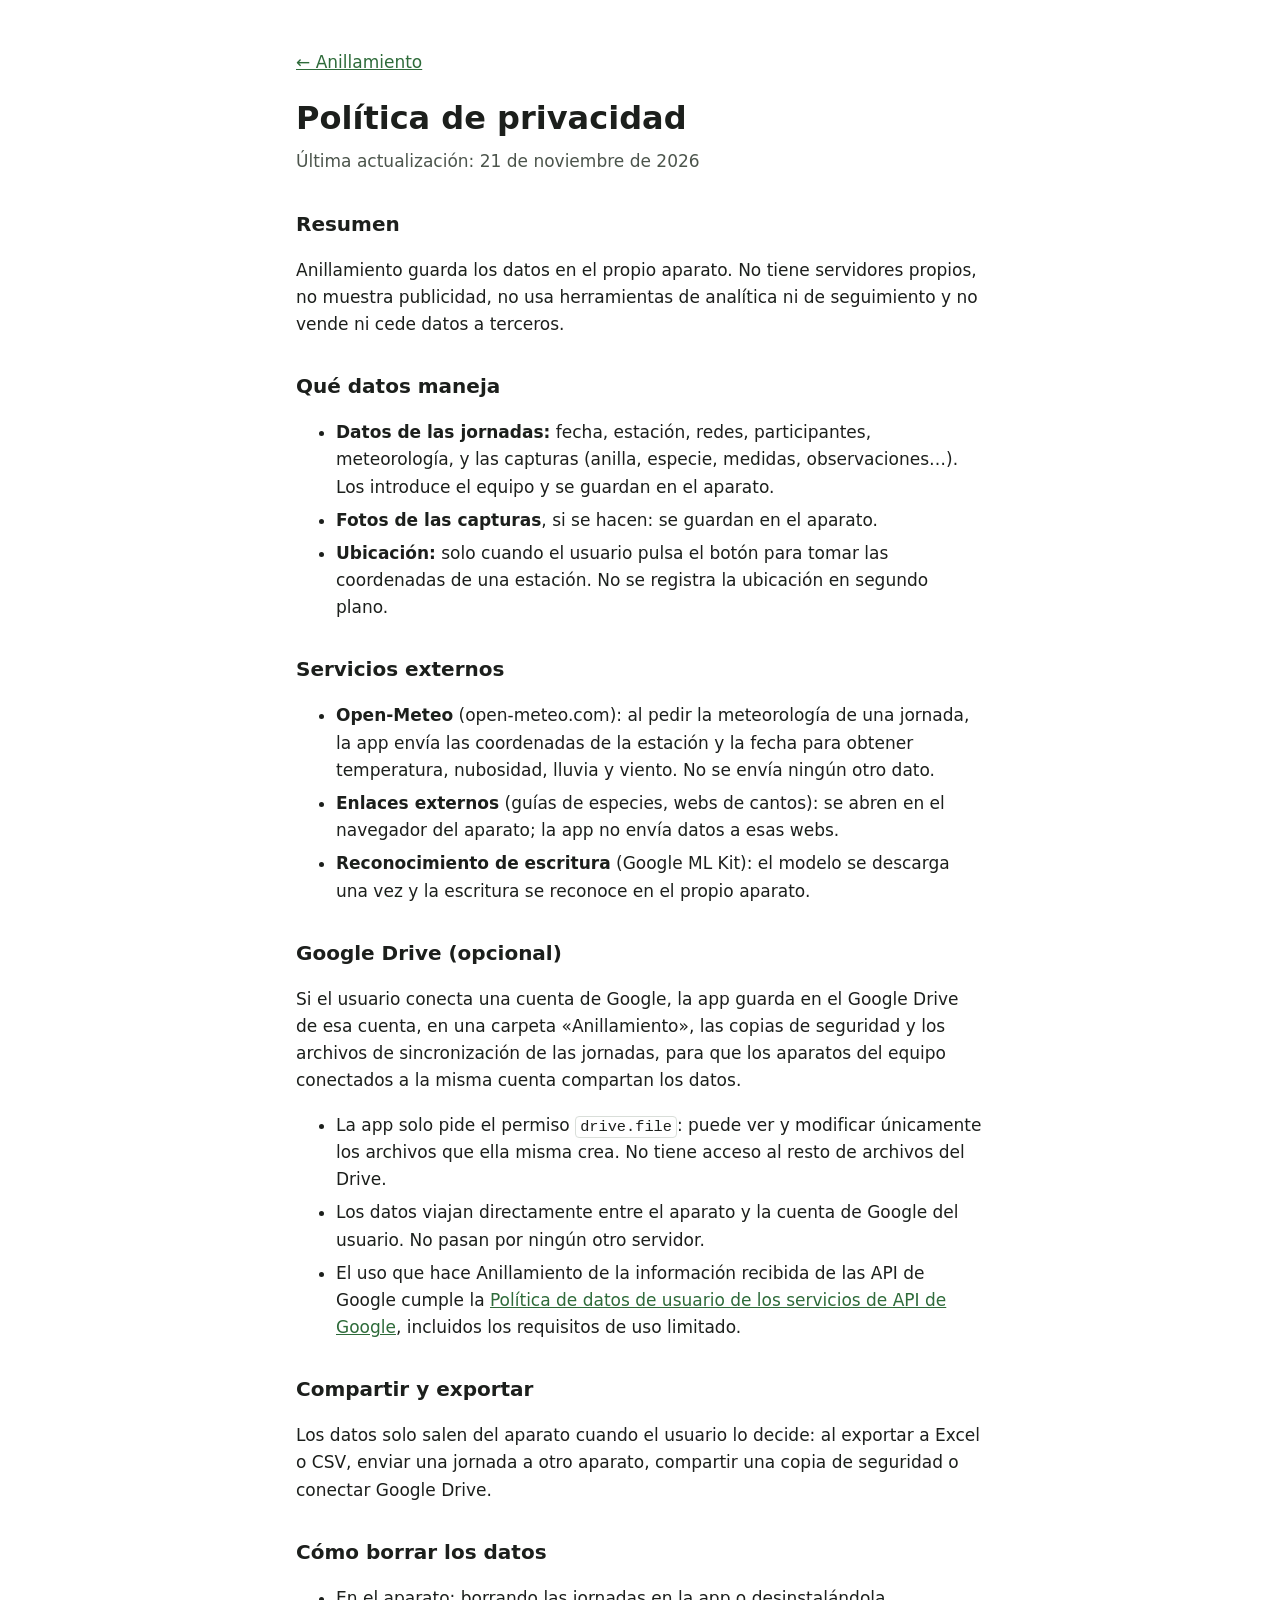
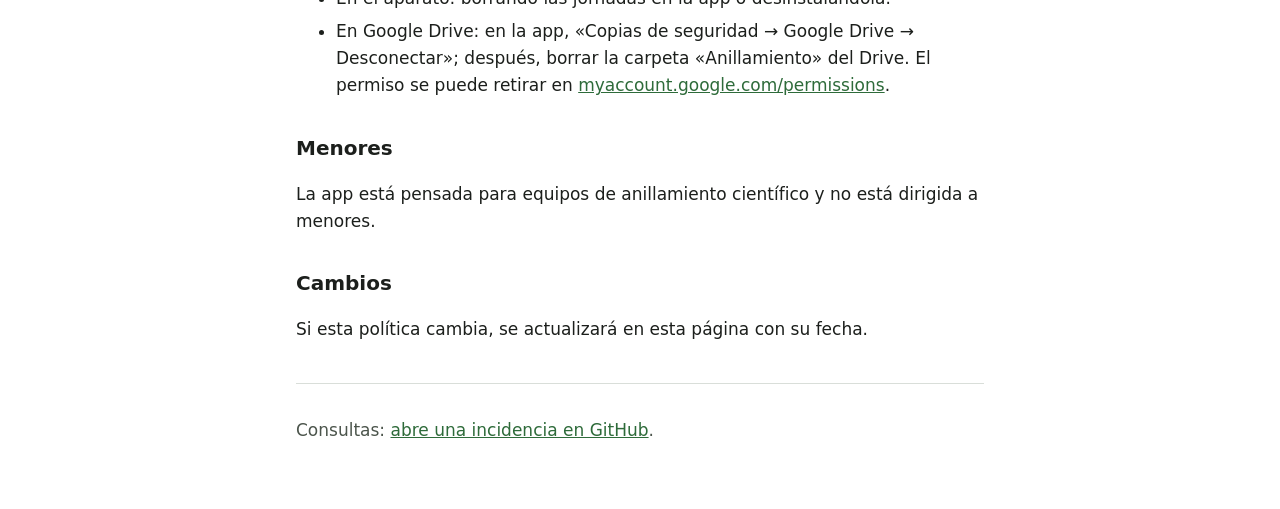
==== privacidad.html @ cc8bd9f1 "Página principal y política de privacidad Co-Authored-By: Claude Opus 5.5 <noreply@anthropic.com>" ====
<!doctype html>
<html lang="es">
<head>
<meta charset="utf-8">
<meta name="viewport" content="width=device-width, initial-scale=1">
<title>Privacidad · Anillamiento</title>
<meta name="description" content="Política de privacidad de la app Anillamiento.">
<link rel="stylesheet" href="estilo.css">
</head>
<body>
<main>
  <p><a href="index.html">← Anillamiento</a></p>
  <h1>Política de privacidad</h1>
  <p class="subtitulo">Última actualización: 21 de noviembre de 2026</p>

  <h2>Resumen</h2>
  <p>Anillamiento guarda los datos en el propio aparato. No tiene servidores propios, no muestra publicidad, no usa herramientas de analítica ni de seguimiento y no vende ni cede datos a terceros.</p>

  <h2>Qué datos maneja</h2>
  <ul>
    <li><strong>Datos de las jornadas:</strong> fecha, estación, redes, participantes, meteorología, y las capturas (anilla, especie, medidas, observaciones…). Los introduce el equipo y se guardan en el aparato.</li>
    <li><strong>Fotos de las capturas</strong>, si se hacen: se guardan en el aparato.</li>
    <li><strong>Ubicación:</strong> solo cuando el usuario pulsa el botón para tomar las coordenadas de una estación. No se registra la ubicación en segundo plano.</li>
  </ul>

  <h2>Servicios externos</h2>
  <ul>
    <li><strong>Open-Meteo</strong> (open-meteo.com): al pedir la meteorología de una jornada, la app envía las coordenadas de la estación y la fecha para obtener temperatura, nubosidad, lluvia y viento. No se envía ningún otro dato.</li>
    <li><strong>Enlaces externos</strong> (guías de especies, webs de cantos): se abren en el navegador del aparato; la app no envía datos a esas webs.</li>
    <li><strong>Reconocimiento de escritura</strong> (Google ML Kit): el modelo se descarga una vez y la escritura se reconoce en el propio aparato.</li>
  </ul>

  <h2>Google Drive (opcional)</h2>
  <p>Si el usuario conecta una cuenta de Google, la app guarda en el Google Drive de esa cuenta, en una carpeta «Anillamiento», las copias de seguridad y los archivos de sincronización de las jornadas, para que los aparatos del equipo conectados a la misma cuenta compartan los datos.</p>
  <ul>
    <li>La app solo pide el permiso <code>drive.file</code>: puede ver y modificar únicamente los archivos que ella misma crea. No tiene acceso al resto de archivos del Drive.</li>
    <li>Los datos viajan directamente entre el aparato y la cuenta de Google del usuario. No pasan por ningún otro servidor.</li>
    <li>El uso que hace Anillamiento de la información recibida de las API de Google cumple la <a href="https://developers.google.com/terms/api-services-user-data-policy">Política de datos de usuario de los servicios de API de Google</a>, incluidos los requisitos de uso limitado.</li>
  </ul>

  <h2>Compartir y exportar</h2>
  <p>Los datos solo salen del aparato cuando el usuario lo decide: al exportar a Excel o CSV, enviar una jornada a otro aparato, compartir una copia de seguridad o conectar Google Drive.</p>

  <h2>Cómo borrar los datos</h2>
  <ul>
    <li>En el aparato: borrando las jornadas en la app o desinstalándola.</li>
    <li>En Google Drive: en la app, «Copias de seguridad → Google Drive → Desconectar»; después, borrar la carpeta «Anillamiento» del Drive. El permiso se puede retirar en <a href="https://myaccount.google.com/permissions">myaccount.google.com/permissions</a>.</li>
  </ul>

  <h2>Menores</h2>
  <p>La app está pensada para equipos de anillamiento científico y no está dirigida a menores.</p>

  <h2>Cambios</h2>
  <p>Si esta política cambia, se actualizará en esta página con su fecha.</p>

  <footer>
    <p>Consultas: <a href="https://github.com/DCMCMLXXX/anillamiento-web/issues">abre una incidencia en GitHub</a>.</p>
  </footer>
</main>
</body>
</html>
---- estilo.css ----
:root {
  --fondo: #ffffff;
  --tinta: #1c1f1c;
  --tinta-suave: #4c554c;
  --enlace: #2e6b3a;
  --borde: #d9ded9;
}
@media (prefers-color-scheme: dark) {
  :root {
    --fondo: #121512;
    --tinta: #e6eae6;
    --tinta-suave: #aab3aa;
    --enlace: #8fcf9b;
    --borde: #2c332c;
  }
}
* { box-sizing: border-box; }
body {
  margin: 0;
  background: var(--fondo);
  color: var(--tinta);
  font: 17px/1.6 system-ui, -apple-system, "Segoe UI", Roboto, sans-serif;
}
main {
  max-width: 720px;
  margin: 0 auto;
  padding: 32px 16px 48px;
}
h1 { font-size: 2rem; margin: 0 0 4px; }
h2 { font-size: 1.25rem; margin: 32px 0 8px; }
.subtitulo { color: var(--tinta-suave); margin-top: 0; }
a { color: var(--enlace); }
li { margin: 6px 0; }
code {
  font-family: ui-monospace, Consolas, monospace;
  font-size: 0.9em;
  padding: 1px 4px;
  border: 1px solid var(--borde);
  border-radius: 4px;
}
footer {
  margin-top: 40px;
  padding-top: 16px;
  border-top: 1px solid var(--borde);
  color: var(--tinta-suave);
}
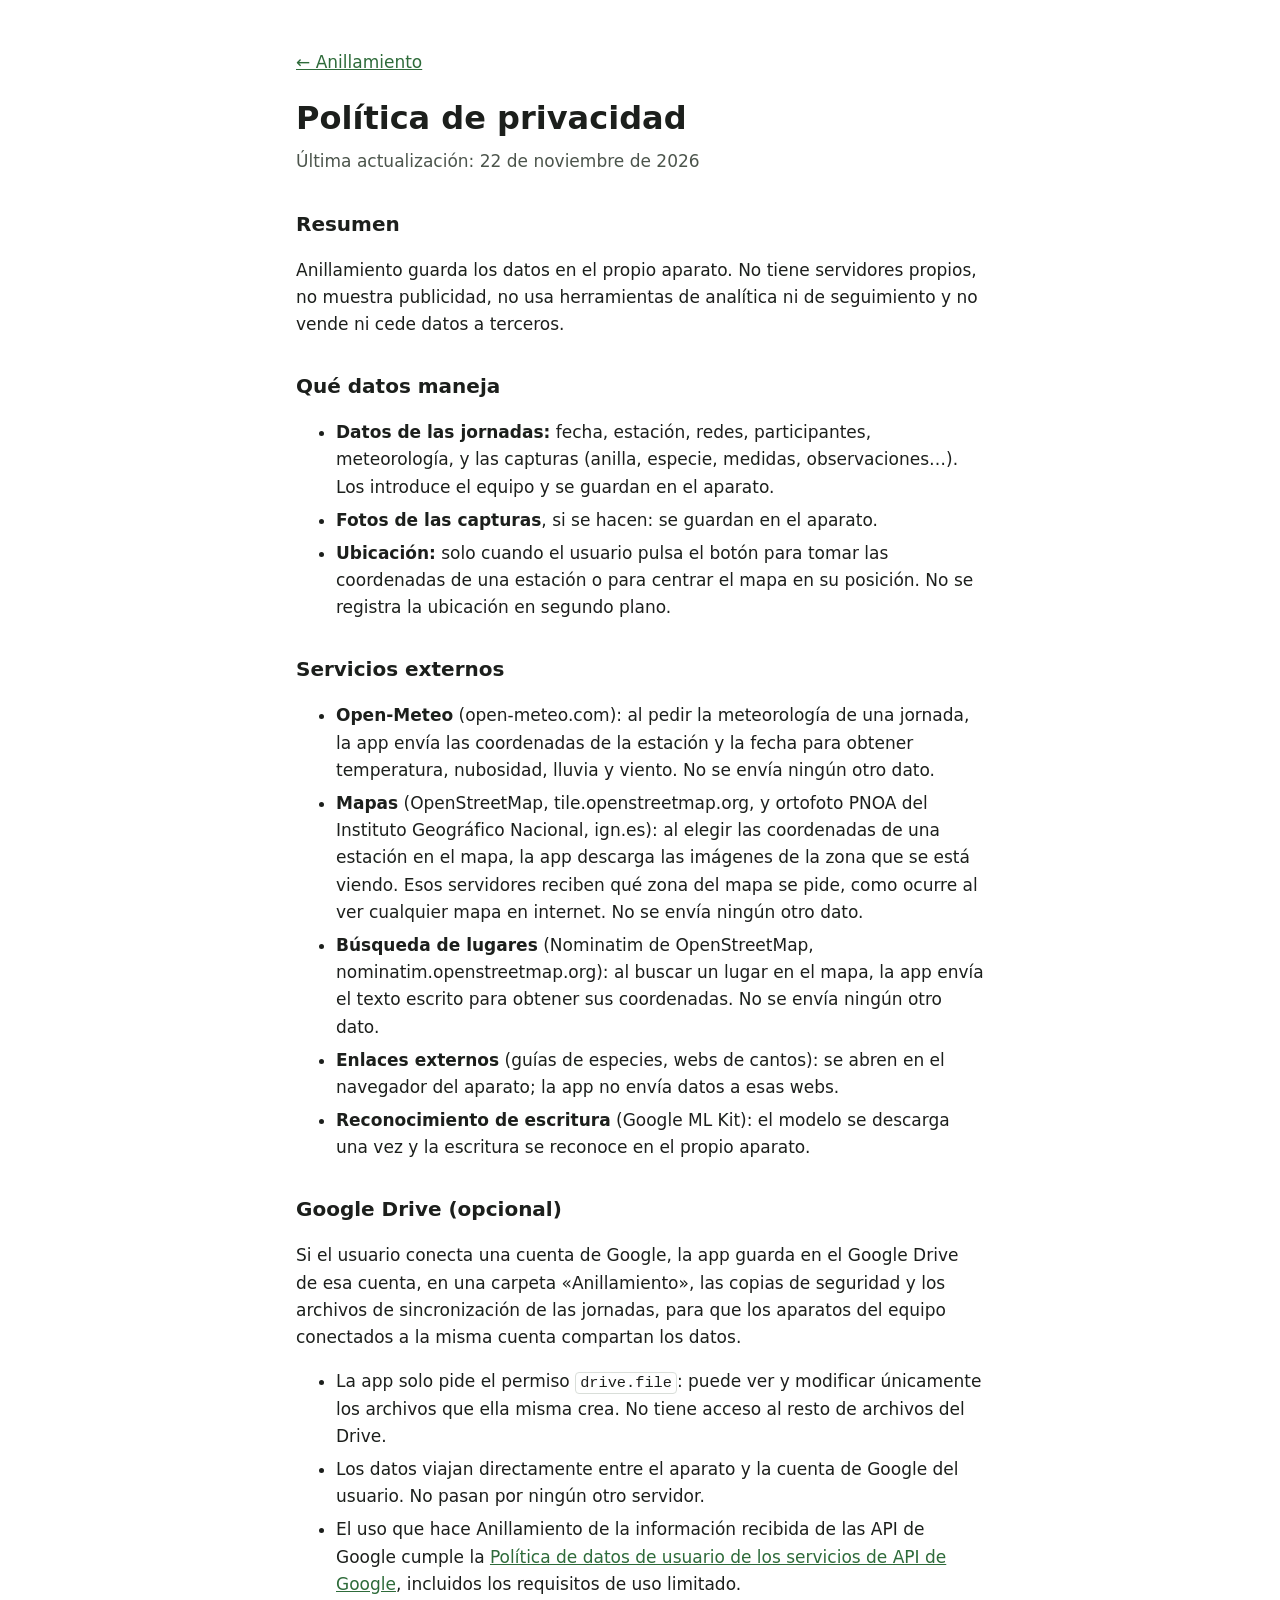
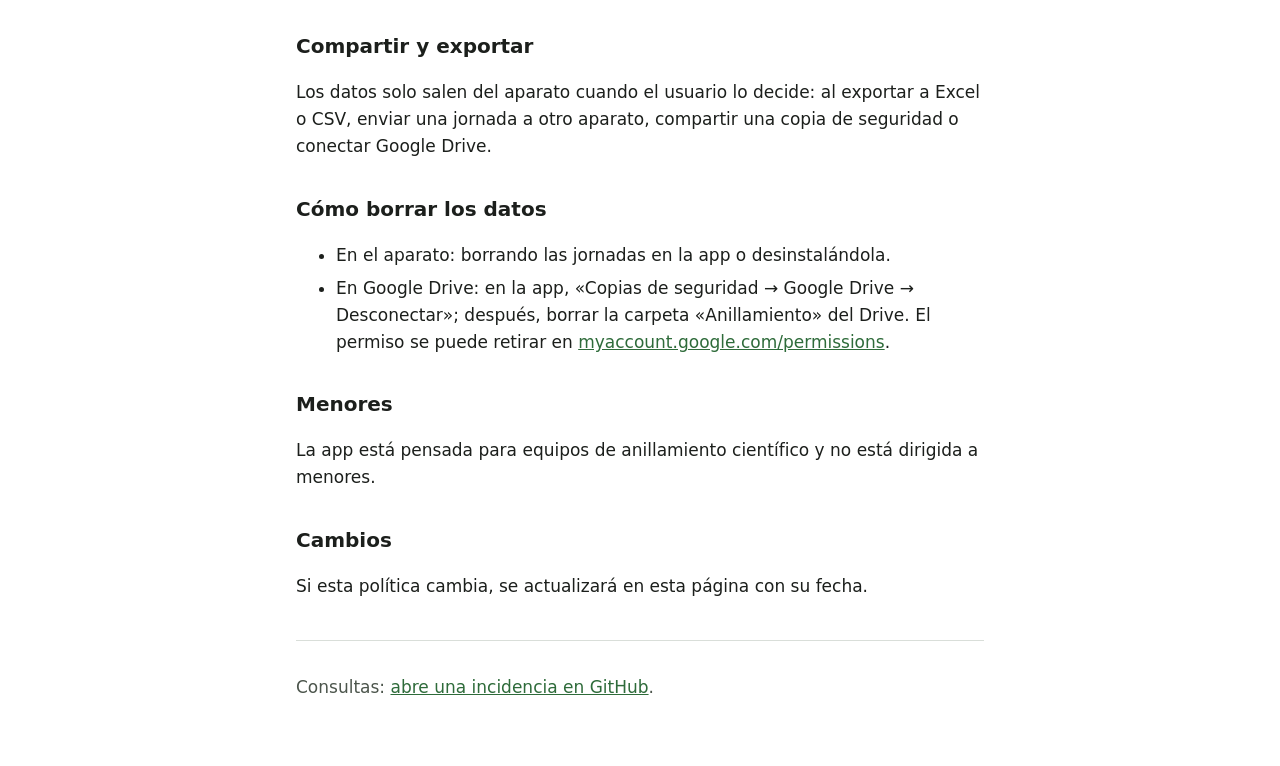
==== commit 9376fb18: "Política de privacidad: mapas y búsqueda de lugares La app permite elegir las coordenadas de la esta" ====
--- a/privacidad.html
+++ b/privacidad.html
@@ -11,7 +11,7 @@
 <main>
   <p><a href="index.html">← Anillamiento</a></p>
   <h1>Política de privacidad</h1>
-  <p class="subtitulo">Última actualización: 21 de noviembre de 2026</p>
+  <p class="subtitulo">Última actualización: 22 de noviembre de 2026</p>
 
   <h2>Resumen</h2>
   <p>Anillamiento guarda los datos en el propio aparato. No tiene servidores propios, no muestra publicidad, no usa herramientas de analítica ni de seguimiento y no vende ni cede datos a terceros.</p>
@@ -20,12 +20,14 @@
   <ul>
     <li><strong>Datos de las jornadas:</strong> fecha, estación, redes, participantes, meteorología, y las capturas (anilla, especie, medidas, observaciones…). Los introduce el equipo y se guardan en el aparato.</li>
     <li><strong>Fotos de las capturas</strong>, si se hacen: se guardan en el aparato.</li>
-    <li><strong>Ubicación:</strong> solo cuando el usuario pulsa el botón para tomar las coordenadas de una estación. No se registra la ubicación en segundo plano.</li>
+    <li><strong>Ubicación:</strong> solo cuando el usuario pulsa el botón para tomar las coordenadas de una estación o para centrar el mapa en su posición. No se registra la ubicación en segundo plano.</li>
   </ul>
 
   <h2>Servicios externos</h2>
   <ul>
     <li><strong>Open-Meteo</strong> (open-meteo.com): al pedir la meteorología de una jornada, la app envía las coordenadas de la estación y la fecha para obtener temperatura, nubosidad, lluvia y viento. No se envía ningún otro dato.</li>
+    <li><strong>Mapas</strong> (OpenStreetMap, tile.openstreetmap.org, y ortofoto PNOA del Instituto Geográfico Nacional, ign.es): al elegir las coordenadas de una estación en el mapa, la app descarga las imágenes de la zona que se está viendo. Esos servidores reciben qué zona del mapa se pide, como ocurre al ver cualquier mapa en internet. No se envía ningún otro dato.</li>
+    <li><strong>Búsqueda de lugares</strong> (Nominatim de OpenStreetMap, nominatim.openstreetmap.org): al buscar un lugar en el mapa, la app envía el texto escrito para obtener sus coordenadas. No se envía ningún otro dato.</li>
     <li><strong>Enlaces externos</strong> (guías de especies, webs de cantos): se abren en el navegador del aparato; la app no envía datos a esas webs.</li>
     <li><strong>Reconocimiento de escritura</strong> (Google ML Kit): el modelo se descarga una vez y la escritura se reconoce en el propio aparato.</li>
   </ul>
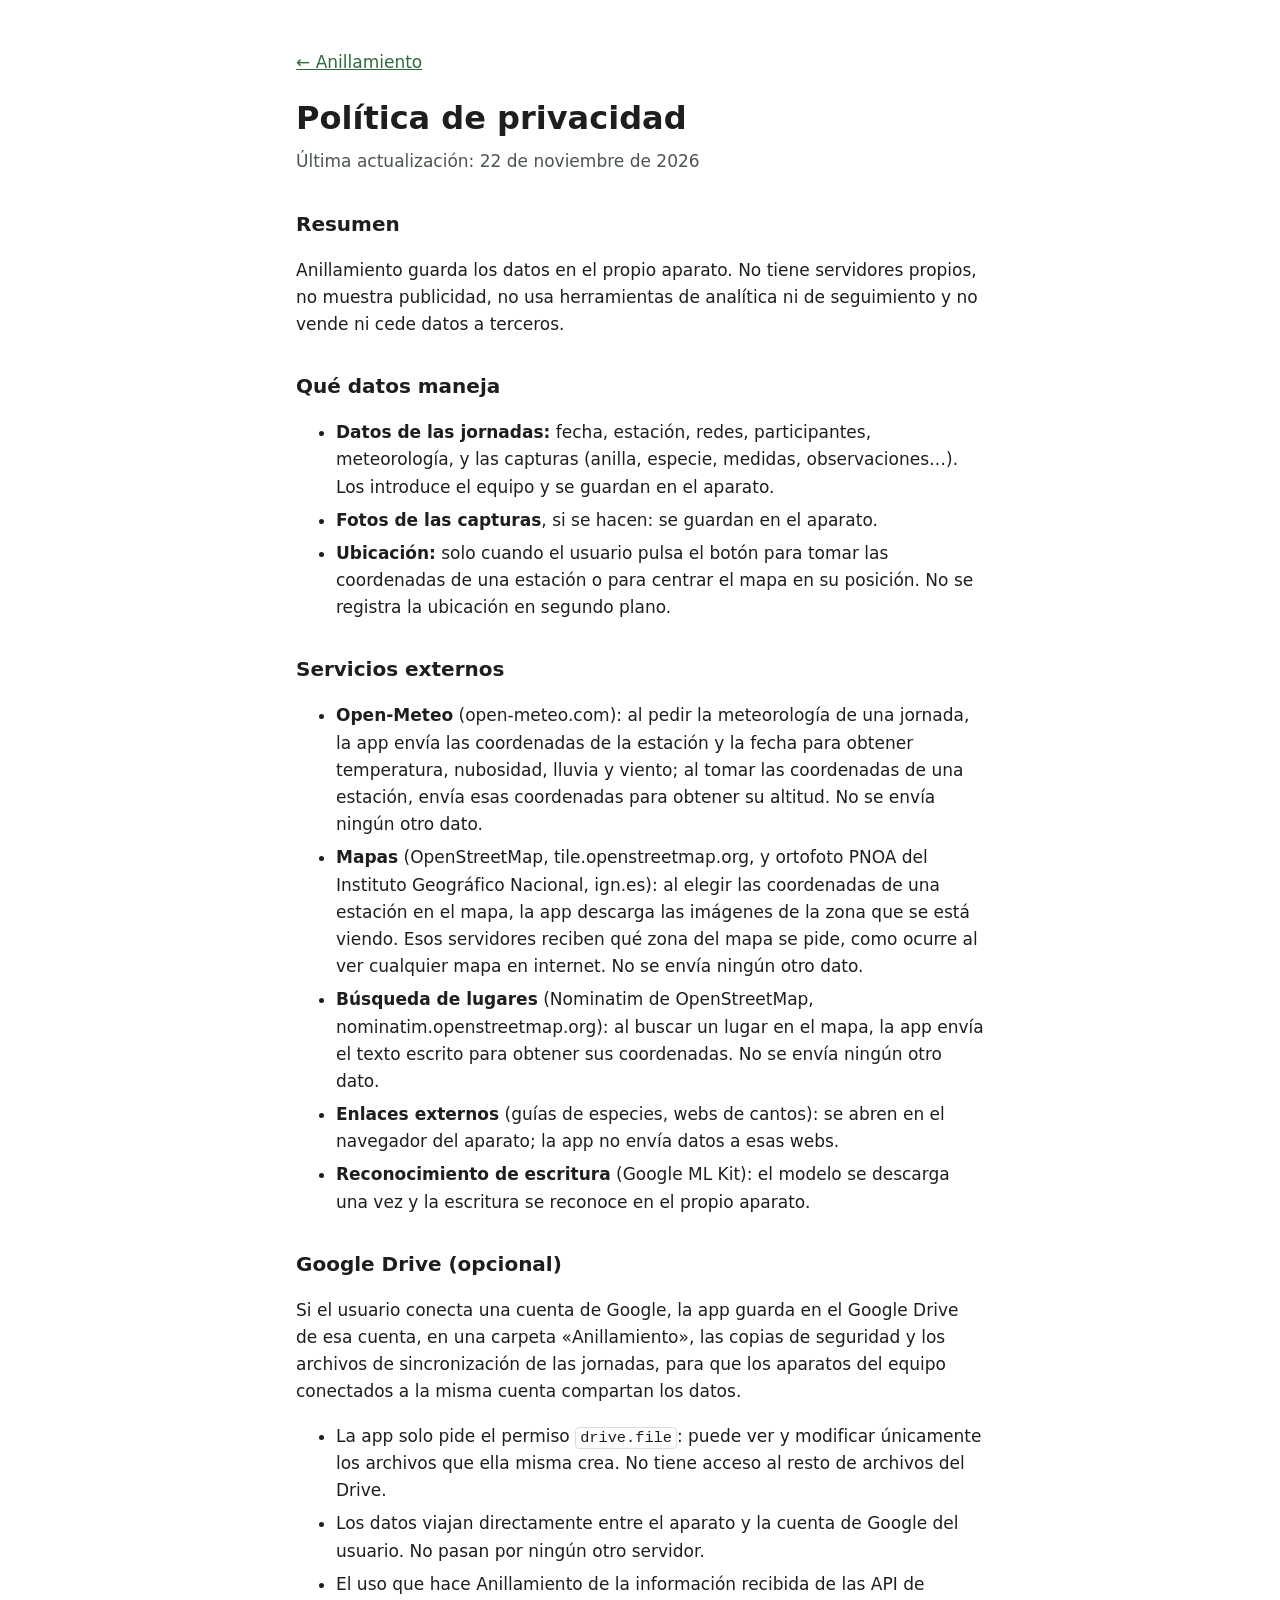
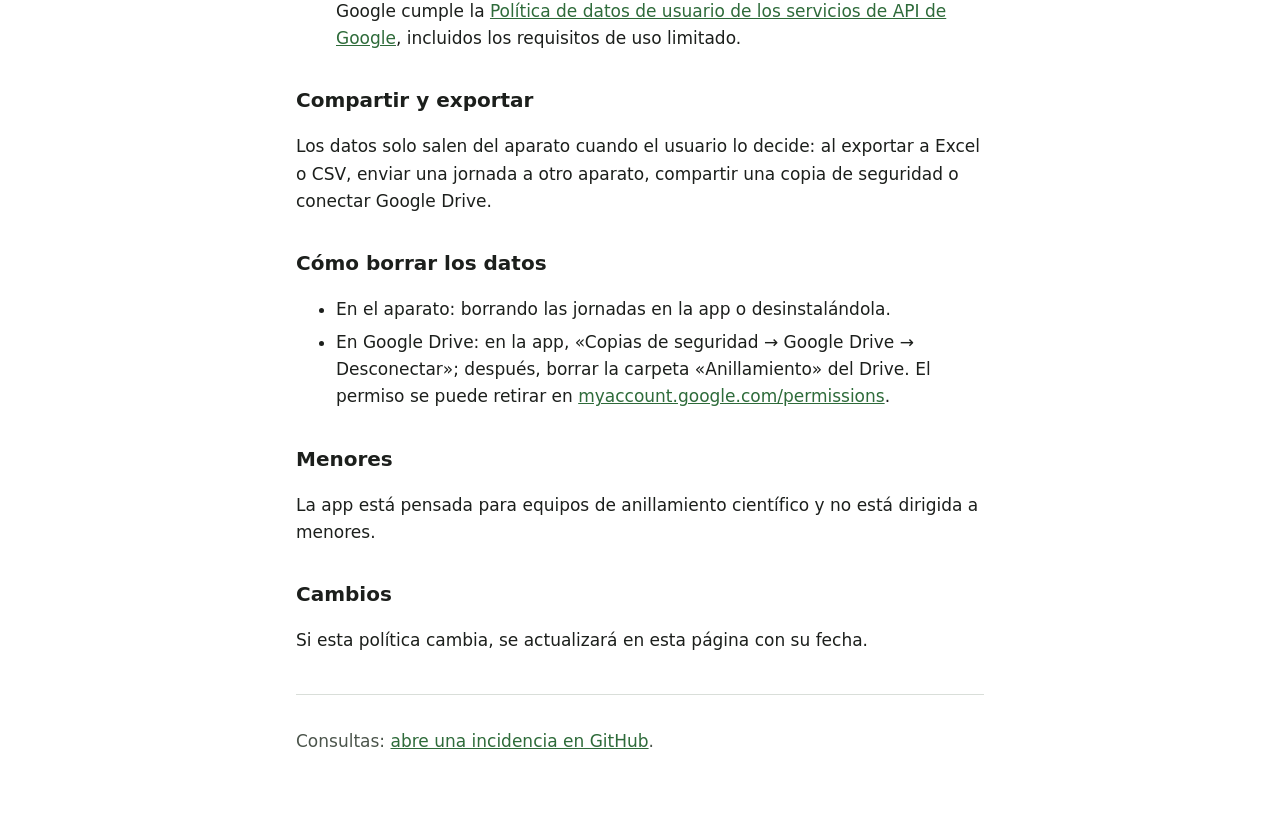
==== commit d1062ddb: "Política de privacidad: altitud con Open-Meteo Co-Authored-By: Claude Opus 5.5 <noreply@anthropic.co" ====
--- a/privacidad.html
+++ b/privacidad.html
@@ -25,7 +25,7 @@
 
   <h2>Servicios externos</h2>
   <ul>
-    <li><strong>Open-Meteo</strong> (open-meteo.com): al pedir la meteorología de una jornada, la app envía las coordenadas de la estación y la fecha para obtener temperatura, nubosidad, lluvia y viento. No se envía ningún otro dato.</li>
+    <li><strong>Open-Meteo</strong> (open-meteo.com): al pedir la meteorología de una jornada, la app envía las coordenadas de la estación y la fecha para obtener temperatura, nubosidad, lluvia y viento; al tomar las coordenadas de una estación, envía esas coordenadas para obtener su altitud. No se envía ningún otro dato.</li>
     <li><strong>Mapas</strong> (OpenStreetMap, tile.openstreetmap.org, y ortofoto PNOA del Instituto Geográfico Nacional, ign.es): al elegir las coordenadas de una estación en el mapa, la app descarga las imágenes de la zona que se está viendo. Esos servidores reciben qué zona del mapa se pide, como ocurre al ver cualquier mapa en internet. No se envía ningún otro dato.</li>
     <li><strong>Búsqueda de lugares</strong> (Nominatim de OpenStreetMap, nominatim.openstreetmap.org): al buscar un lugar en el mapa, la app envía el texto escrito para obtener sus coordenadas. No se envía ningún otro dato.</li>
     <li><strong>Enlaces externos</strong> (guías de especies, webs de cantos): se abren en el navegador del aparato; la app no envía datos a esas webs.</li>
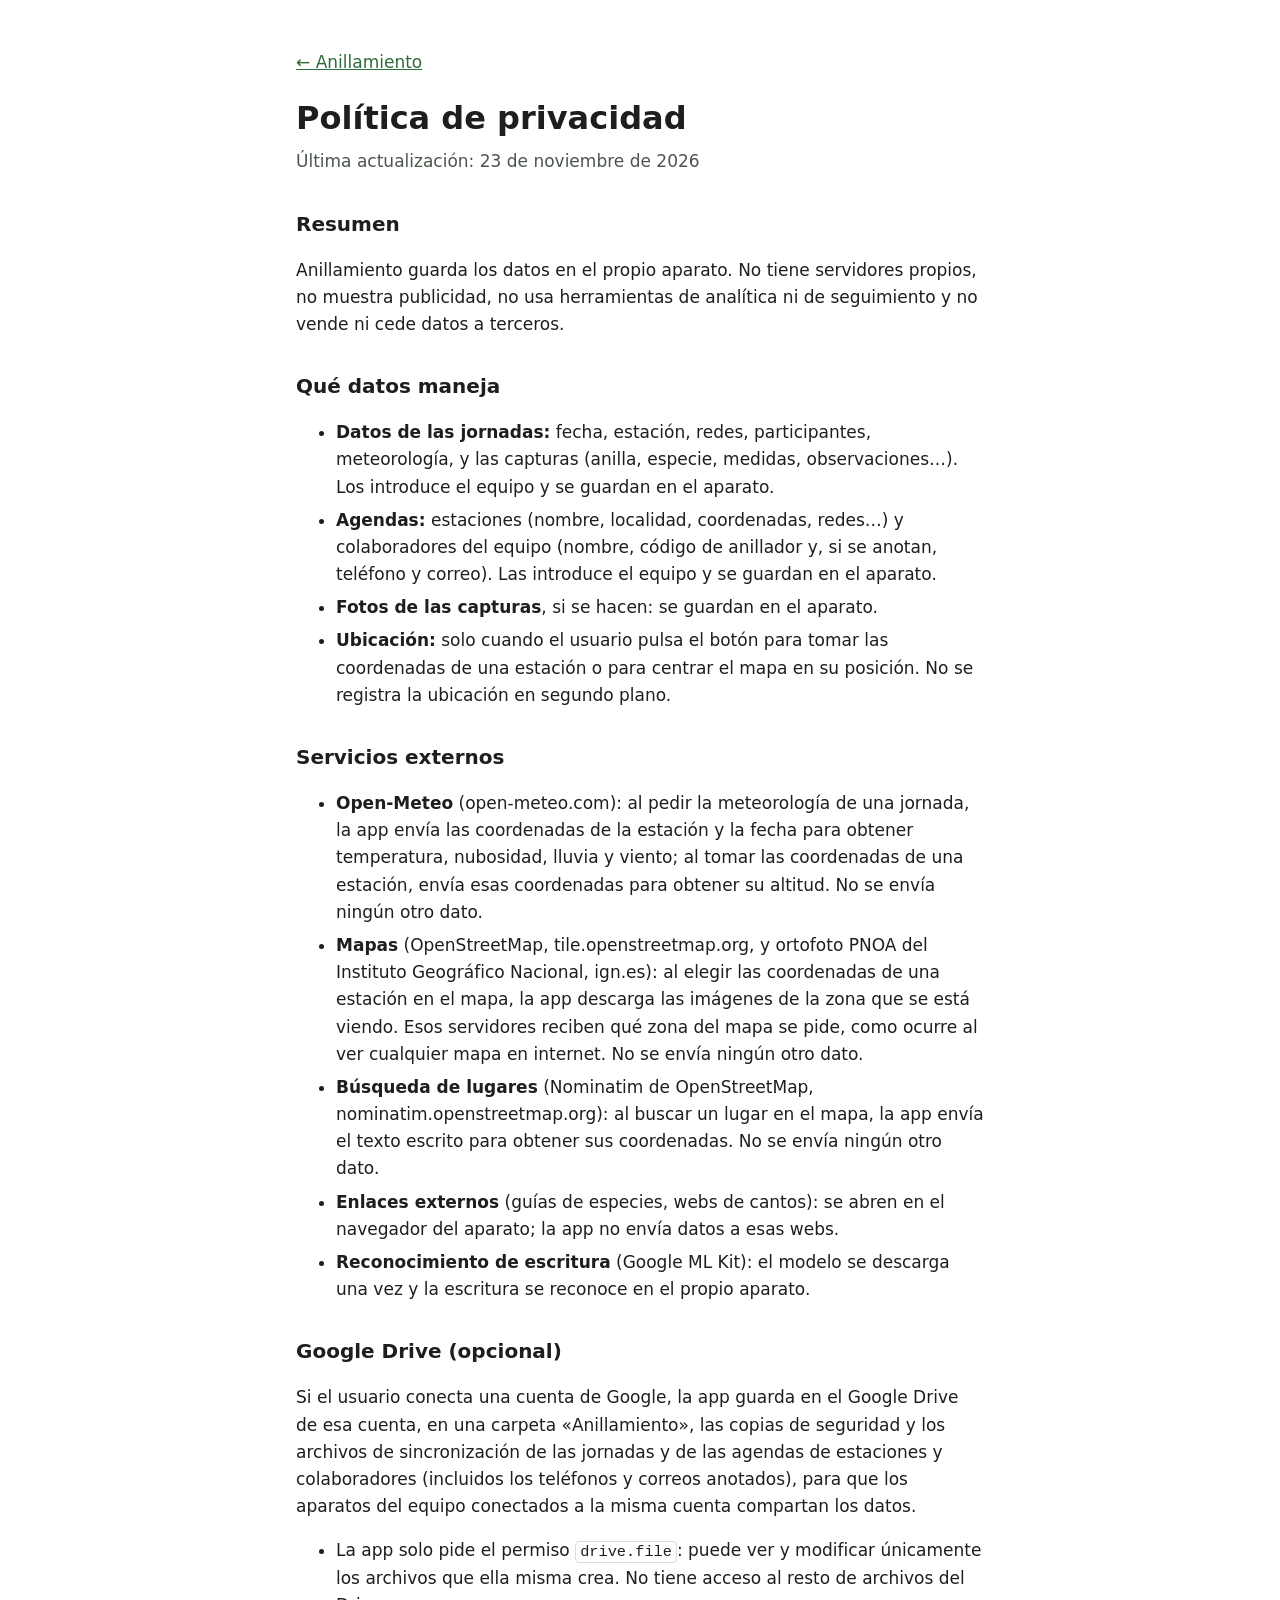
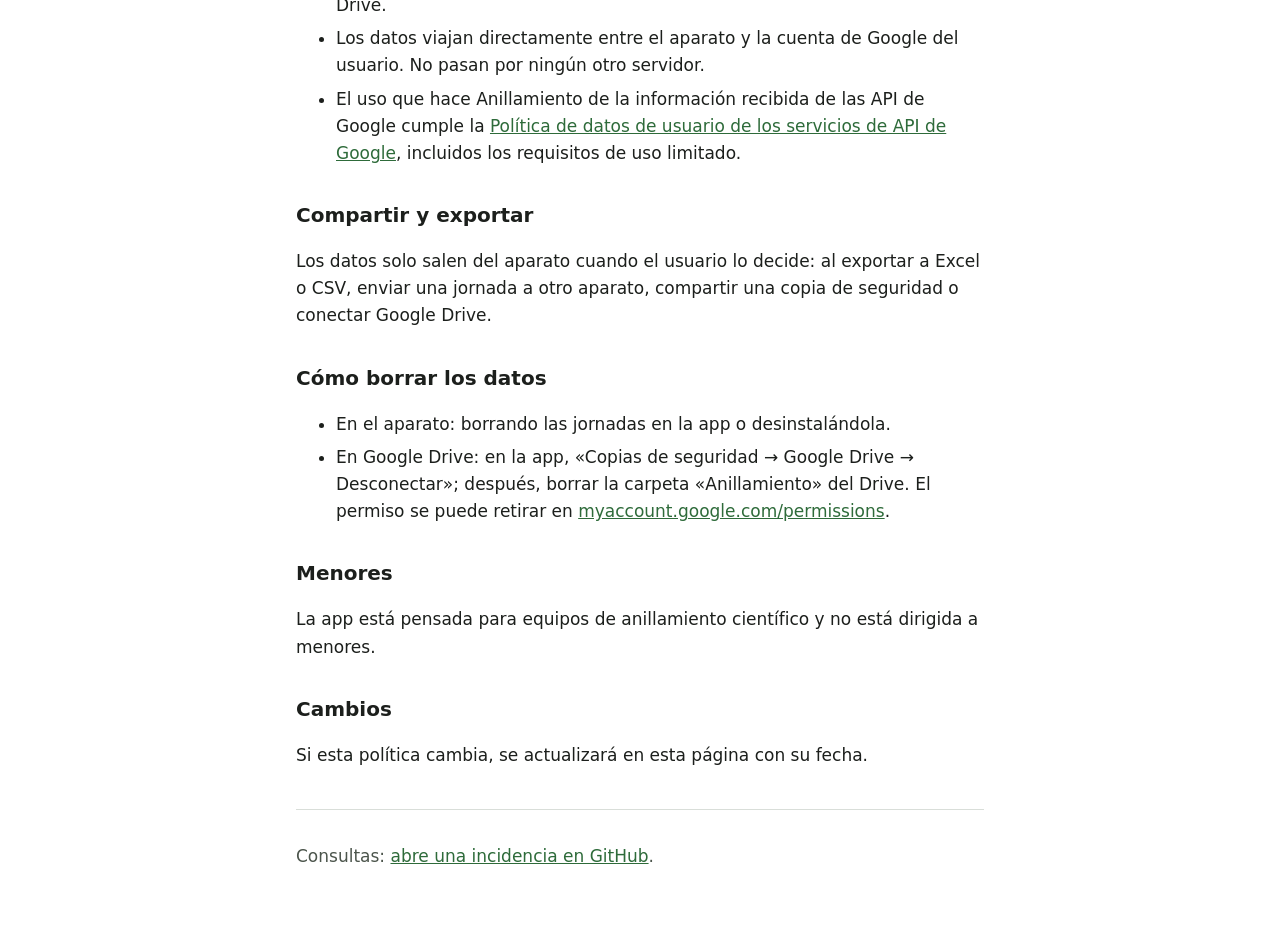
==== commit 5dfc5bef: "Política de privacidad: agendas sincronizadas por Google Drive Co-Authored-By: Claude Opus 5.5 <nore" ====
--- a/privacidad.html
+++ b/privacidad.html
@@ -11,7 +11,7 @@
 <main>
   <p><a href="index.html">← Anillamiento</a></p>
   <h1>Política de privacidad</h1>
-  <p class="subtitulo">Última actualización: 22 de noviembre de 2026</p>
+  <p class="subtitulo">Última actualización: 23 de noviembre de 2026</p>
 
   <h2>Resumen</h2>
   <p>Anillamiento guarda los datos en el propio aparato. No tiene servidores propios, no muestra publicidad, no usa herramientas de analítica ni de seguimiento y no vende ni cede datos a terceros.</p>
@@ -19,6 +19,7 @@
   <h2>Qué datos maneja</h2>
   <ul>
     <li><strong>Datos de las jornadas:</strong> fecha, estación, redes, participantes, meteorología, y las capturas (anilla, especie, medidas, observaciones…). Los introduce el equipo y se guardan en el aparato.</li>
+    <li><strong>Agendas:</strong> estaciones (nombre, localidad, coordenadas, redes…) y colaboradores del equipo (nombre, código de anillador y, si se anotan, teléfono y correo). Las introduce el equipo y se guardan en el aparato.</li>
     <li><strong>Fotos de las capturas</strong>, si se hacen: se guardan en el aparato.</li>
     <li><strong>Ubicación:</strong> solo cuando el usuario pulsa el botón para tomar las coordenadas de una estación o para centrar el mapa en su posición. No se registra la ubicación en segundo plano.</li>
   </ul>
@@ -33,7 +34,7 @@
   </ul>
 
   <h2>Google Drive (opcional)</h2>
-  <p>Si el usuario conecta una cuenta de Google, la app guarda en el Google Drive de esa cuenta, en una carpeta «Anillamiento», las copias de seguridad y los archivos de sincronización de las jornadas, para que los aparatos del equipo conectados a la misma cuenta compartan los datos.</p>
+  <p>Si el usuario conecta una cuenta de Google, la app guarda en el Google Drive de esa cuenta, en una carpeta «Anillamiento», las copias de seguridad y los archivos de sincronización de las jornadas y de las agendas de estaciones y colaboradores (incluidos los teléfonos y correos anotados), para que los aparatos del equipo conectados a la misma cuenta compartan los datos.</p>
   <ul>
     <li>La app solo pide el permiso <code>drive.file</code>: puede ver y modificar únicamente los archivos que ella misma crea. No tiene acceso al resto de archivos del Drive.</li>
     <li>Los datos viajan directamente entre el aparato y la cuenta de Google del usuario. No pasan por ningún otro servidor.</li>
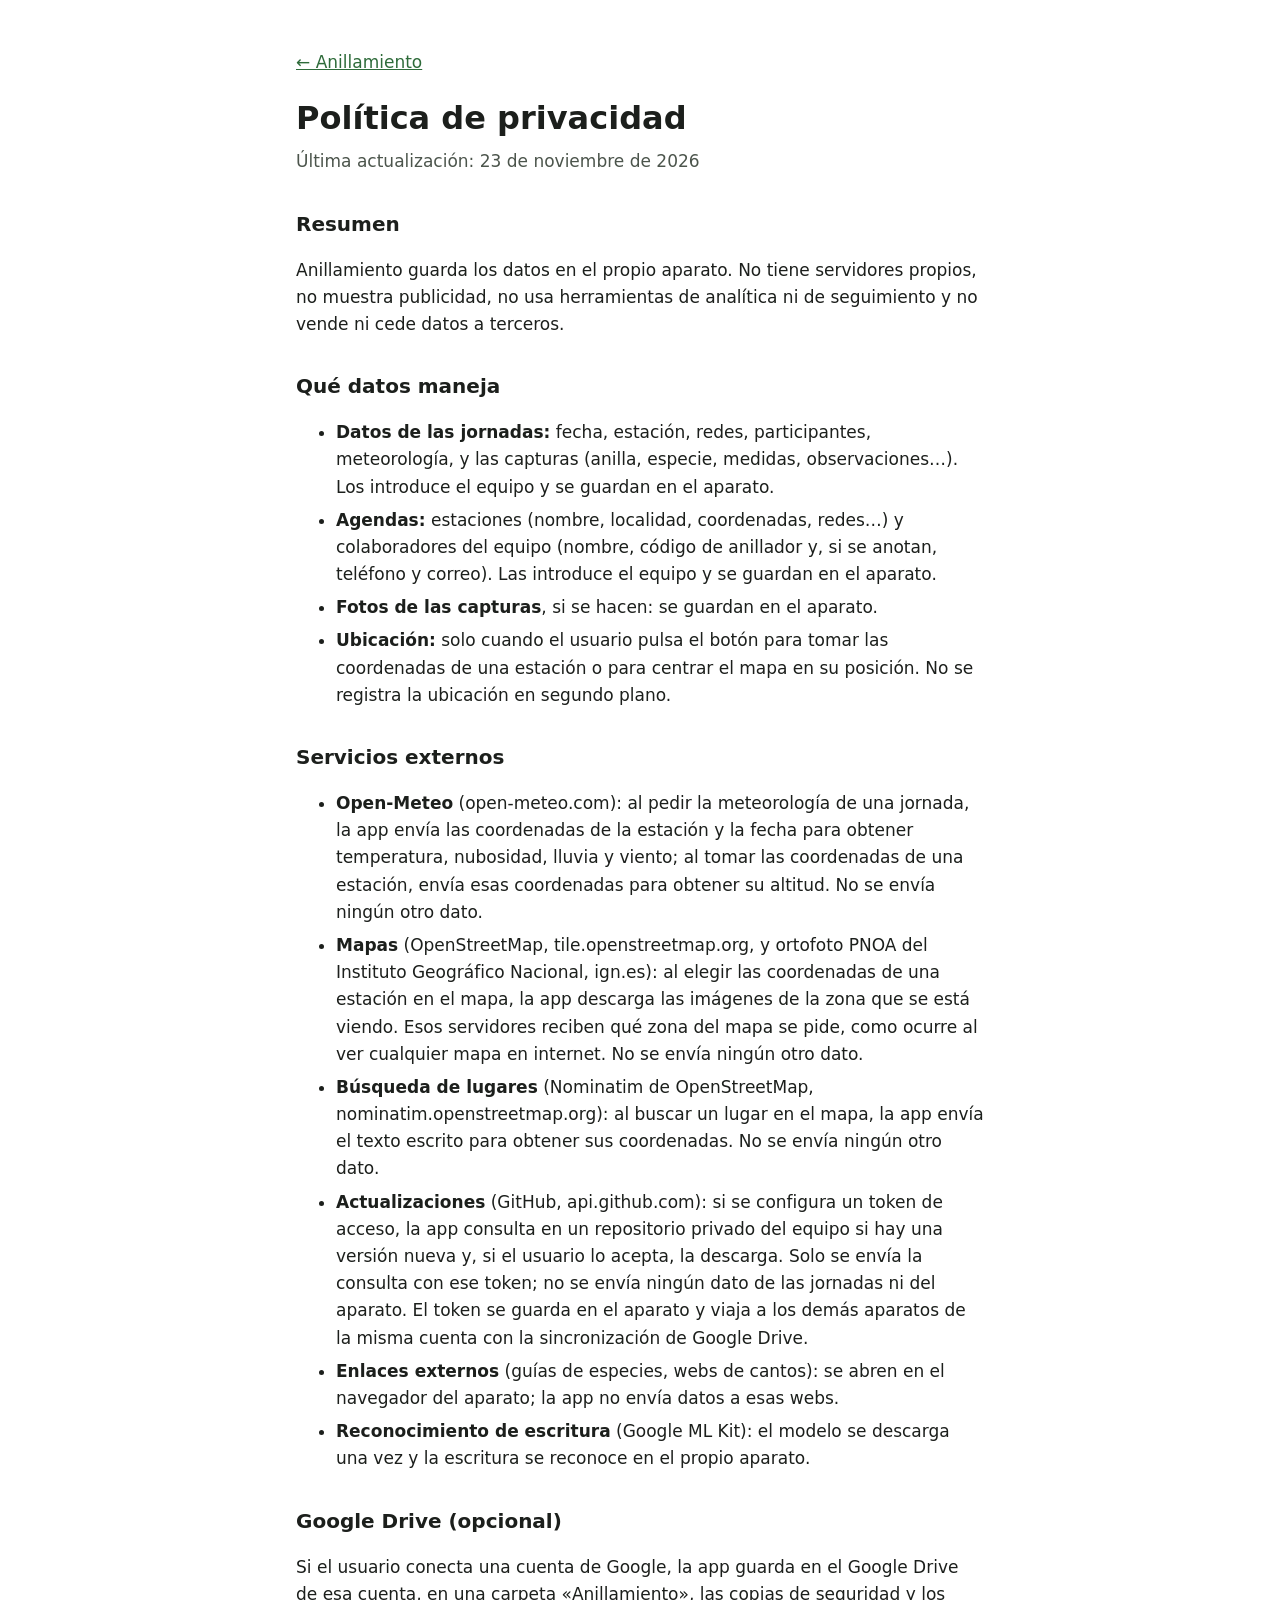
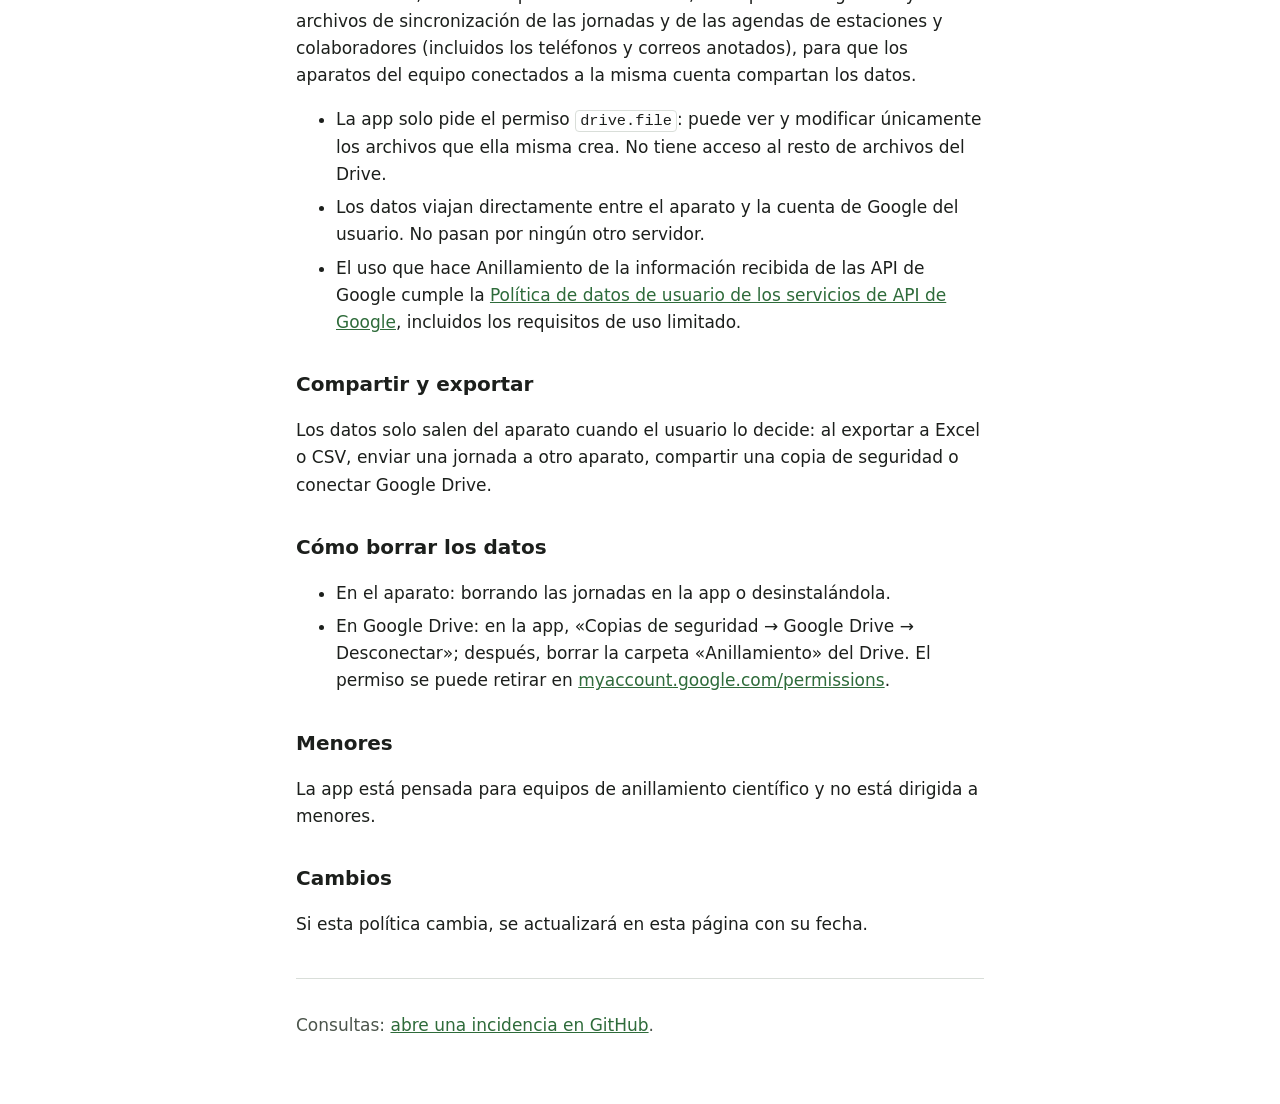
==== commit 496d2429: "Política de privacidad: comprobación de actualizaciones en GitHub Co-Authored-By: Claude Opus 5.5 <n" ====
--- a/privacidad.html
+++ b/privacidad.html
@@ -29,6 +29,7 @@
     <li><strong>Open-Meteo</strong> (open-meteo.com): al pedir la meteorología de una jornada, la app envía las coordenadas de la estación y la fecha para obtener temperatura, nubosidad, lluvia y viento; al tomar las coordenadas de una estación, envía esas coordenadas para obtener su altitud. No se envía ningún otro dato.</li>
     <li><strong>Mapas</strong> (OpenStreetMap, tile.openstreetmap.org, y ortofoto PNOA del Instituto Geográfico Nacional, ign.es): al elegir las coordenadas de una estación en el mapa, la app descarga las imágenes de la zona que se está viendo. Esos servidores reciben qué zona del mapa se pide, como ocurre al ver cualquier mapa en internet. No se envía ningún otro dato.</li>
     <li><strong>Búsqueda de lugares</strong> (Nominatim de OpenStreetMap, nominatim.openstreetmap.org): al buscar un lugar en el mapa, la app envía el texto escrito para obtener sus coordenadas. No se envía ningún otro dato.</li>
+    <li><strong>Actualizaciones</strong> (GitHub, api.github.com): si se configura un token de acceso, la app consulta en un repositorio privado del equipo si hay una versión nueva y, si el usuario lo acepta, la descarga. Solo se envía la consulta con ese token; no se envía ningún dato de las jornadas ni del aparato. El token se guarda en el aparato y viaja a los demás aparatos de la misma cuenta con la sincronización de Google Drive.</li>
     <li><strong>Enlaces externos</strong> (guías de especies, webs de cantos): se abren en el navegador del aparato; la app no envía datos a esas webs.</li>
     <li><strong>Reconocimiento de escritura</strong> (Google ML Kit): el modelo se descarga una vez y la escritura se reconoce en el propio aparato.</li>
   </ul>
